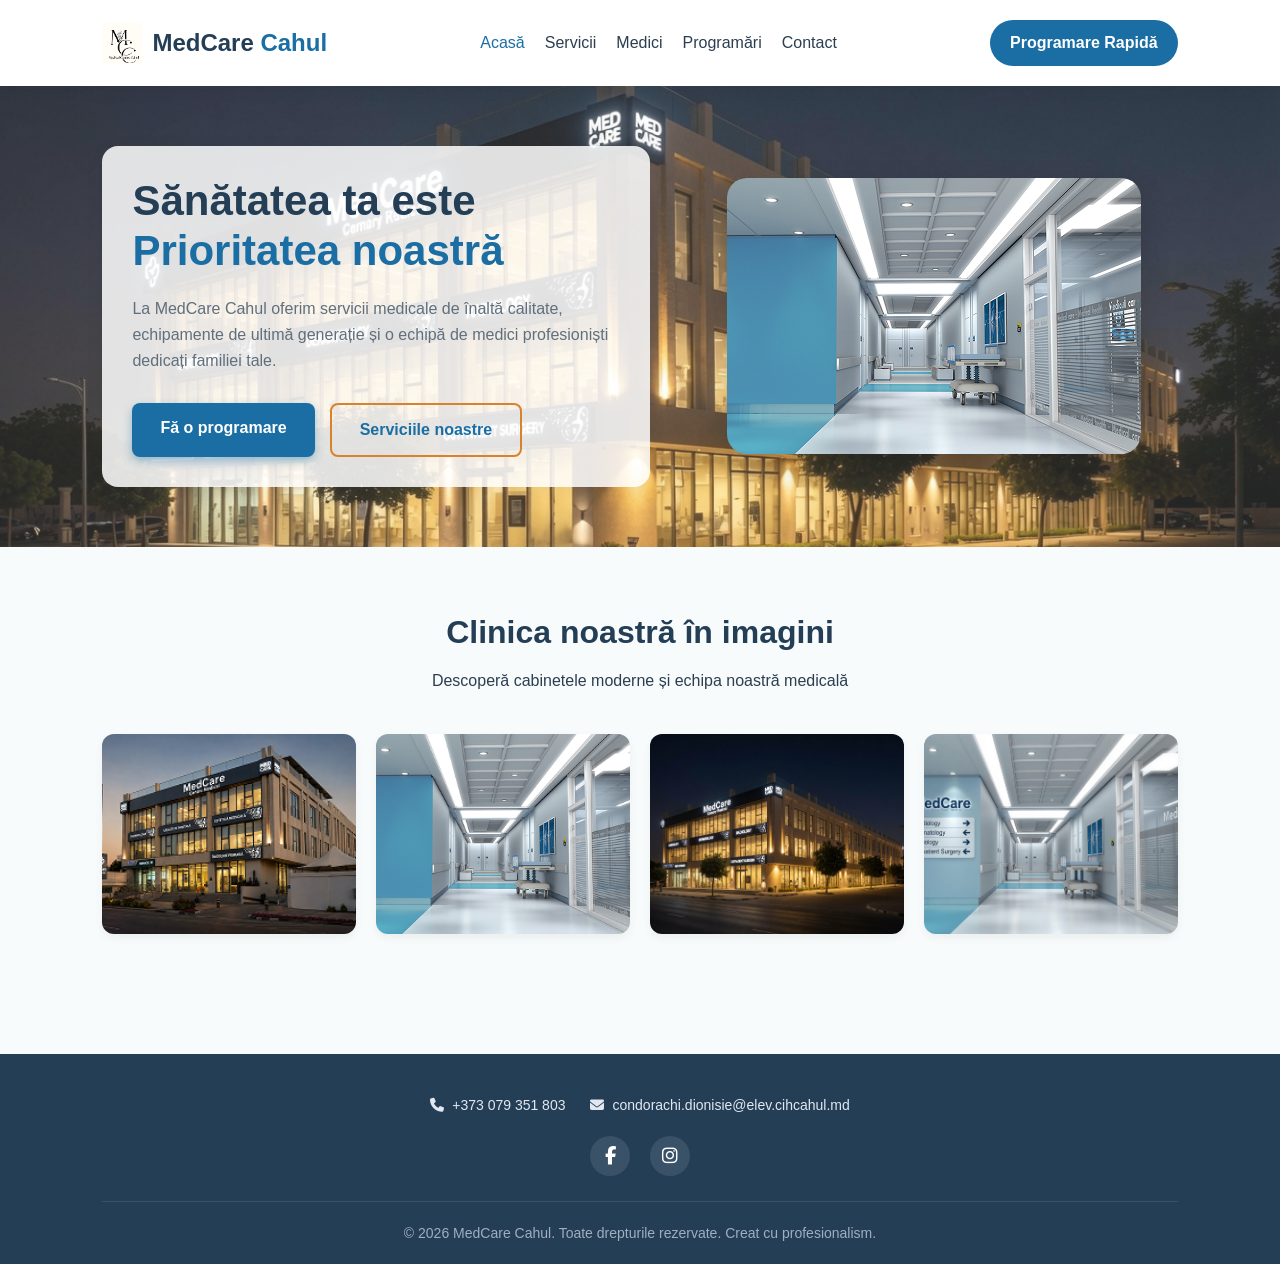
==== index.html @ e007f229 "Add files via upload" ====
<!DOCTYPE html>
<html lang="ro">
<head>
    <meta charset="UTF-8">
    <meta name="viewport" content="width=device-width, initial-scale=1.0">
    <title>MedCare Cahul - Clinică Medicală</title>
    <link rel="stylesheet" href="css/style.css">
    <link rel="stylesheet" href="https://cdnjs.cloudflare.com/ajax/libs/font-awesome/6.4.0/css/all.min.css">
</head>
<body>

    <header class="navbar">
        <a href="index.html" class="logo">
            <img src="assets/images/Logo.png" alt="MedCare Cahul Logo">
            <span class="logo-text">MedCare <span class="logo-accent">Cahul</span></span>
        </a>
        <nav>
            <ul class="nav-links">
                <li><a href="index.html" class="active">Acasă</a></li>
                <li><a href="pagini/servicii.html">Servicii</a></li>
                <li><a href="pagini/medici.html">Medici</a></li>
                <li><a href="pagini/programari.html">Programări</a></li>
                <li><a href="pagini/contact.html">Contact</a></li>
            </ul>
        </nav>
        <a href="pagini/programari.html" class="btn-header">Programare Rapidă</a>
    </header>

    <section class="hero">
        <div class="hero-content">
            <h1>Sănătatea ta este <br><span class="highlight">Prioritatea noastră</span></h1>
            <p>La MedCare Cahul oferim servicii medicale de înaltă calitate, echipamente de ultimă generație și o echipă de medici profesioniști dedicați familiei tale.</p>
            <div class="hero-buttons">
                <a href="pagini/programari.html" class="btn-primary">Fă o programare</a>
                <a href="pagini/servicii.html" class="btn-secondary-custom">Serviciile noastre</a>
            </div>
        </div>
        
        <div class="hero-image">
            <img src="assets/images/MedCare.png" alt="MedCare Cahul">
        </div>
    </section>

    <section class="gallery-preview">
        <h2>Clinica noastră în imagini</h2>
        <p>Descoperă cabinetele moderne și echipa noastră medicală</p>
        <div class="image-grid">
            <div class="grid-item"><img src="assets/images/Cladire.png" alt="Clinica"></div>
            <div class="grid-item"><img src="assets/images/MedCare.png" alt="Cabinet"></div>
            <div class="grid-item"><img src="assets/images/Cladire a.jpg" alt="Echipamente"></div>
            <div class="grid-item"><img src="assets/images/interior.jpg" alt="Interior"></div>
        </div>
    </section>

    <footer>
        <div class="footer-content">
            <div class="footer-contacts">
                <a href="tel:+373079351803"><i class="fa-solid fa-phone"></i> +373 079 351 803</a>
                <a href="mailto:condorachi.dionisie@elev.cihcahul.md"><i class="fa-solid fa-envelope"></i> condorachi.dionisie@elev.cihcahul.md</a>
            </div>
            <div class="footer-socials">
                <a href="https://facebook.com" target="_blank"><i class="fa-brands fa-facebook-f"></i></a>
                <a href="https://instagram.com" target="_blank"><i class="fa-brands fa-instagram"></i></a>
            </div>
        </div>
        <div class="footer-copyright">
            <p>© 2026 MedCare Cahul. Toate drepturile rezervate. Creat cu profesionalism.</p>
        </div>
    </footer>

</body>
</html>
---- css/style.css ----
* {
    margin: 0;
    padding: 0;
    box-sizing: border-box;
    font-family: 'Segoe UI', Tahoma, Geneva, Verdana, sans-serif;
}

:root {
    --primary-color: #1A6EA3;     
    --orange-accent: #D9822B;      
    --heading-dark-blue: #243E56;  
    --text-color: #2C3E50;      
    --bg-light: #F7FBFC;        
    --white: #FFFFFF;
    --border-color: #E2E8F0;    
}

body {
    background-color: var(--bg-light);
    color: var(--text-color);
    line-height: 1.6;
}

.navbar {
    display: flex;
    justify-content: space-between;
    align-items: center;
    padding: 20px 8%;
    background-color: var(--white);
    box-shadow: 0 4px 15px rgba(0, 0, 0, 0.05);
    position: sticky;
    top: 0;
    z-index: 1000;
}

.logo {
    font-size: 24px;
    font-weight: 700;
    text-decoration: none;
    display: flex;
    align-items: center;
    gap: 10px;
}

.logo-text {
    font-weight: 700;
    color: var(--heading-dark-blue);
}

.logo-accent {
    color: var(--primary-color);
}

.logo img {
    height: 40px;
    width: auto;
    object-fit: contain;
}

.nav-links {
    list-style: none;
    display: flex;
    gap: 20px;
}

.nav-links a {
    text-decoration: none;
    color: var(--text-color);
    font-weight: 500;
    transition: color 0.3s ease;
}

.nav-links a:hover, .nav-links a.active {
    color: var(--primary-color);
}

.btn-header {
    background-color: var(--primary-color);
    color: var(--white);
    text-decoration: none;
    padding: 10px 20px;
    border-radius: 25px;
    font-weight: 600;
    transition: background 0.3s ease, transform 0.2s ease;
}

.btn-header:hover {
    background-color: #13537d;
    transform: translateY(-2px);
}

.hero {
    display: flex;
    align-items: center;
    justify-content: space-between;
    padding: 60px 8%;
    gap: 40px;
    background: linear-gradient(135deg, rgba(255, 255, 255, 0.15) 0%, rgba(240, 247, 249, 0.15) 100%), 
                url('../assets/images/Cladire\ a.jpg');
    background-size: cover;
    background-position: center;
    background-repeat: no-repeat;
    position: relative;
}

.hero-content {
    flex: 1;
    min-width: 300px;
    background: rgba(255, 255, 255, 0.85);
    padding: 30px;
    border-radius: 16px;
    box-shadow: 0 4px 20px rgba(0, 0, 0, 0.05);
}

.hero-content h1 {
    font-size: 42px;
    color: var(--heading-dark-blue);
    margin-bottom: 20px;
    line-height: 1.2;
}

.hero-content .highlight {
    color: var(--primary-color);
}

.hero-content p {
    font-size: 16px;
    margin-bottom: 30px;
    color: #606F7B;
    max-width: 550px;
}

.hero-buttons {
    display: flex;
    gap: 15px;
}

.btn-primary {
    background-color: var(--primary-color);
    color: var(--white);
    text-decoration: none;
    padding: 12px 28px;
    border-radius: 8px;
    font-weight: 600;
    box-shadow: 0 4px 10px rgba(26, 110, 163, 0.4);
    transition: opacity 0.3s ease;
    display: inline-block;
}

.btn-primary:hover {
    opacity: 0.9;
}

.btn-secondary {
    background-color: transparent;
    color: var(--text-color);
    border: 2px solid var(--primary-color);
    text-decoration: none;
    padding: 12px 28px;
    border-radius: 8px;
    font-weight: 600;
    transition: background 0.3s ease, color 0.3s ease;
    display: inline-block;
}

.btn-secondary:hover {
    background-color: var(--primary-color);
    color: var(--white);
}

.btn-secondary-custom {
    background-color: transparent;
    color: var(--primary-color);
    border: 2px solid var(--orange-accent);
    text-decoration: none;
    padding: 12px 28px;
    border-radius: 8px;
    font-weight: 600;
    transition: background 0.3s ease, color 0.3s ease;
    display: inline-block;
}

.btn-secondary-custom:hover {
    background-color: var(--orange-accent);
    color: var(--white);
}

.hero-image {
    flex: 1;
    display: flex;
    justify-content: center;
    min-width: 300px;
}

.hero-image img {
    max-width: 100%;
    height: auto;
    border-radius: 20px;
    box-shadow: 0 10px 30px rgba(0,0,0,0.15);
}

.gallery-preview {
    padding: 60px 8%;
    text-align: center;
}

.gallery-preview h2 {
    font-size: 32px;
    margin-bottom: 10px;
    color: var(--heading-dark-blue);
}

.image-grid {
    display: grid;
    grid-template-columns: repeat(auto-fit, minmax(250px, 1fr));
    gap: 20px;
    margin-top: 40px;
}

.grid-item {
    overflow: hidden;
    border-radius: 12px;
    box-shadow: 0 4px 10px rgba(0,0,0,0.05);
    height: 200px;
}

.grid-item img {
    width: 100%;
    height: 100%;
    object-fit: cover;
    transition: transform 0.4s ease;
}

.grid-item img:hover {
    transform: scale(1.08);
}

.section-title, .contact-header {
    text-align: center;
    padding: 50px 8% 20px 8%;
}

.section-title h1, .contact-header h1 {
    font-size: 36px;
    color: var(--heading-dark-blue);
    margin-bottom: 12px;
}

.section-title p, .contact-header p {
    color: #606F7B;
    font-size: 16px;
    max-width: 650px;
    margin: 0 auto;
}

.services-container {
    display: grid;
    grid-template-columns: repeat(4, 1fr); 
    gap: 30px;
    padding: 20px 8% 60px 8%;
}

.service-card {
    background-color: var(--white);
    border-radius: 16px;
    overflow: hidden;
    box-shadow: 0 10px 30px rgba(0, 0, 0, 0.03);
    border: 2px solid var(--orange-accent); 
    transition: transform 0.3s ease, box-shadow 0.3s ease;
    display: flex;
    flex-direction: column;
}

.service-card:hover {
    transform: translateY(-6px);
    box-shadow: 0 15px 35px rgba(217, 130, 43, 0.25);
}

.service-image {
    height: 200px;
    background-color: #E2E8F0; 
    position: relative;
    overflow: hidden;
}

.service-image img {
    width: 100%;
    height: 100%;
    object-fit: cover;
    transition: transform 0.4s ease;
}

.service-content {
    padding: 25px;
    display: flex;
    flex-direction: column;
    flex-grow: 1;
}

.service-content h3 {
    font-size: 20px;
    color: var(--heading-dark-blue);
    margin-bottom: 12px;
    display: flex;
    align-items: center;
    gap: 10px;
}

.service-content h3 i {
    color: var(--orange-accent);
}

.service-content p {
    font-size: 14px;
    color: #627281;
    margin-bottom: 20px;
    flex-grow: 1;
}

.price {
    font-size: 18px;
    font-weight: 700;
    color: var(--orange-accent);
    margin-bottom: 15px;
    display: inline-block;
}

.btn-primary-mini {
    background-color: var(--primary-color);
    color: var(--white);
    text-decoration: none;
    text-align: center;
    padding: 10px 20px;
    border-radius: 8px;
    font-weight: 600;
    transition: background 0.3s ease;
    margin-top: auto;
}

.btn-primary-mini:hover {
    background-color: #13537d;
}

.doctors-container {
    display: grid;
    grid-template-columns: repeat(auto-fit, minmax(280px, 1fr));
    gap: 30px;
    padding: 20px 8% 60px 8%;
}

.doctor-card {
    background-color: var(--white);
    border-radius: 16px;
    padding: 35px 25px;
    text-align: center;
    box-shadow: 0 10px 30px rgba(0, 0, 0, 0.03);
    transition: transform 0.3s ease;
}

.doctor-card:hover {
    transform: translateY(-5px);
}

.doctor-avatar {
    width: 130px;
    height: 130px;
    border-radius: 50%;
    margin: 0 auto 20px auto;
    overflow: hidden;
    border: 4px solid var(--primary-color);
    background-color: #E2E8F0;
}

.doctor-avatar img {
    width: 100%;
    height: 100%;
    object-fit: cover;
}

.doctor-card h3 {
    font-size: 20px;
    color: var(--heading-dark-blue);
    margin-bottom: 6px;
}

.specialty {
    color: var(--primary-color);
    font-weight: 600;
    margin-bottom: 15px;
    font-size: 15px;
}

.doctor-info {
    font-size: 14px;
    color: #606F7B;
    margin-bottom: 6px;
    display: flex;
    align-items: center;
    justify-content: center;
    gap: 8px;
}

.doctor-info i {
    color: var(--text-color);
    width: 16px;
}

.contact-section, .appointment-section {
    padding: 0 8% 60px 8%;
}

.contact-container, .appointment-container {
    display: grid;
    grid-template-columns: 1fr 1.2fr;
    gap: 40px;
    max-width: 1200px;
    margin: 30px auto 0 auto;
}

.appointment-container {
    grid-template-columns: 1fr;
    max-width: 800px;
}

.contact-info-box, .contact-form-box, .appointment-form-box {
    background-color: var(--white);
    padding: 40px;
    border-radius: 16px;
    box-shadow: 0 10px 30px rgba(0, 0, 0, 0.03);
}

.contact-info-box h3, .contact-form-box h3, .appointment-form-box h3 {
    font-size: 22px;
    margin-bottom: 25px;
    color: var(--heading-dark-blue);
}

.info-item {
    display: flex;
    gap: 20px;
    margin-bottom: 25px;
    align-items: flex-start;
}

.info-item i {
    font-size: 18px;
    color: var(--primary-color);
    background-color: #EBF5FB; 
    padding: 12px;
    border-radius: 50%;
    width: 45px;
    height: 45px;
    display: flex;
    align-items: center;
    justify-content: center;
    flex-shrink: 0;
}

.info-item h4 {
    font-size: 16px;
    color: var(--text-color);
    margin-bottom: 4px;
}

.info-item p {
    font-size: 14px;
    color: #627281;
}

.map-container {
    margin-top: 30px;
    overflow: hidden;
    border-radius: 12px;
    box-shadow: 0 4px 15px rgba(0,0,0,0.05);
}

.contact-form {
    display: flex;
    flex-direction: column;
    gap: 20px;
}

.form-row {
    display: flex;
    gap: 20px;
}

.form-row .form-group {
    flex: 1;
}

.form-group {
    display: flex;
    flex-direction: column;
    gap: 8px;
    margin-bottom: 15px;
}

.form-group label {
    font-size: 14px;
    font-weight: 600;
    color: var(--text-color);
}

.form-group input, 
.form-group select, 
.form-group textarea {
    width: 100%;
    padding: 12px 16px;
    border: 1px solid var(--border-color);
    border-radius: 8px;
    font-size: 15px;
    color: var(--text-color);
    background-color: #FCFDFE;
    transition: border-color 0.3s ease, box-shadow 0.3s ease;
}

.form-group input:focus, 
.form-group select:focus, 
.form-group textarea:focus {
    outline: none;
    border-color: var(--primary-color);
    box-shadow: 0 0 0 3px rgba(26, 110, 163, 0.15);
}

.btn-submit {
    background-color: var(--primary-color);
    color: var(--white);
    border: none;
    padding: 14px;
    font-size: 16px;
    font-weight: 600;
    border-radius: 8px;
    cursor: pointer;
    display: flex;
    align-items: center;
    justify-content: center;
    gap: 10px;
    transition: background 0.3s ease, transform 0.2s ease;
    width: 100%;
}

.btn-submit:hover {
    background-color: #13537d;
    transform: translateY(-2px);
}

footer {
    background-color: var(--heading-dark-blue);
    color: var(--white);
    padding: 40px 8% 20px 8%;
    margin-top: 60px;
    font-size: 14px;
    width: 100%;
    text-align: center;
}

.footer-content {
    display: flex;
    flex-direction: column;
    align-items: center;
    gap: 20px;
    margin-bottom: 25px;
}

.footer-contacts {
    display: flex;
    justify-content: center;
    flex-wrap: wrap;
    gap: 25px;
}

.footer-contacts a {
    color: #E2E8F0;
    text-decoration: none;
    display: flex;
    align-items: center;
    gap: 8px;
    transition: color 0.3s ease;
}

.footer-contacts a:hover {
    color: var(--orange-accent);
}

.footer-socials {
    display: flex;
    gap: 20px;
}

.footer-socials a {
    color: var(--white);
    background-color: rgba(255, 255, 255, 0.1);
    font-size: 18px;
    width: 40px;
    height: 40px;
    display: flex;
    align-items: center;
    justify-content: center;
    border-radius: 50%;
    text-decoration: none;
    transition: background 0.3s ease, color 0.3s ease;
}

.footer-socials a:hover {
    background-color: var(--white);
    color: var(--primary-color);
}

.footer-copyright {
    border-top: 1px solid rgba(255, 255, 255, 0.1);
    padding-top: 20px;
    color: #A0AEC0;
}

@media (max-width: 1200px) {
    .services-container {
        grid-template-columns: repeat(3, 1fr); 
    }
}

@media (max-width: 992px) {
    .contact-container {
        grid-template-columns: 1fr; 
    }
    .services-container {
        grid-template-columns: repeat(2, 1fr); 
    }
}

@media (max-width: 768px) {
    .navbar {
        flex-direction: column;
        gap: 15px;
        padding: 15px;
    }
    .nav-links {
        flex-wrap: wrap;
        justify-content: center;
        gap: 15px;
    }
    .hero {
        flex-direction: column-reverse;
        text-align: center;
        padding: 40px 5%;
    }
    .hero-buttons {
        justify-content: center;
    }
    .hero-content {
        max-width: 100%;
    }
    .services-container {
        grid-template-columns: 1fr; 
    }
    .services-container, .doctors-container, .contact-section, .appointment-section {
        padding: 10px 5% 40px 5%;
    }
}

.modal-overlay {
    position: fixed;
    top: 0;
    left: 0;
    width: 100%;
    height: 100%;
    background-color: rgba(36, 62, 86, 0.7);
    display: flex;
    justify-content: center;
    align-items: center;
    z-index: 9999;
    opacity: 0;
    pointer-events: none;
    transition: opacity 0.3s ease-in-out;
}

.modal-overlay.show {
    opacity: 1;
    pointer-events: auto;
}

.modal-box {
    background-color: var(--white);
    padding: 40px;
    border-radius: 20px;
    max-width: 450px;
    width: 90%;
    text-align: center;
    box-shadow: 0 15px 40px rgba(0, 0, 0, 0.15);
    transform: scale(0.8);
    transition: transform 0.3s cubic-bezier(0.34, 1.56, 0.64, 1);
}

.modal-overlay.show .modal-box {
    transform: scale(1);
}

.modal-icon {
    font-size: 65px;
    color: #2ECC71; 
    margin-bottom: 20px;
}

.modal-box h2 {
    font-size: 24px;
    color: var(--heading-dark-blue);
    margin-bottom: 12px;
}

.modal-box p {
    font-size: 15px;
    color: #606F7B;
    margin-bottom: 30px;
}

.btn-modal-home {
    display: inline-block;
    background-color: var(--primary-color);
    color: var(--white);
    text-decoration: none;
    padding: 12px 35px;
    border-radius: 25px;
    font-weight: 600;
    font-size: 16px;
    transition: background 0.3s ease, transform 0.2s ease;
}

.btn-modal-home:hover {
    background-color: #13537d;
    transform: translateY(-2px);
}
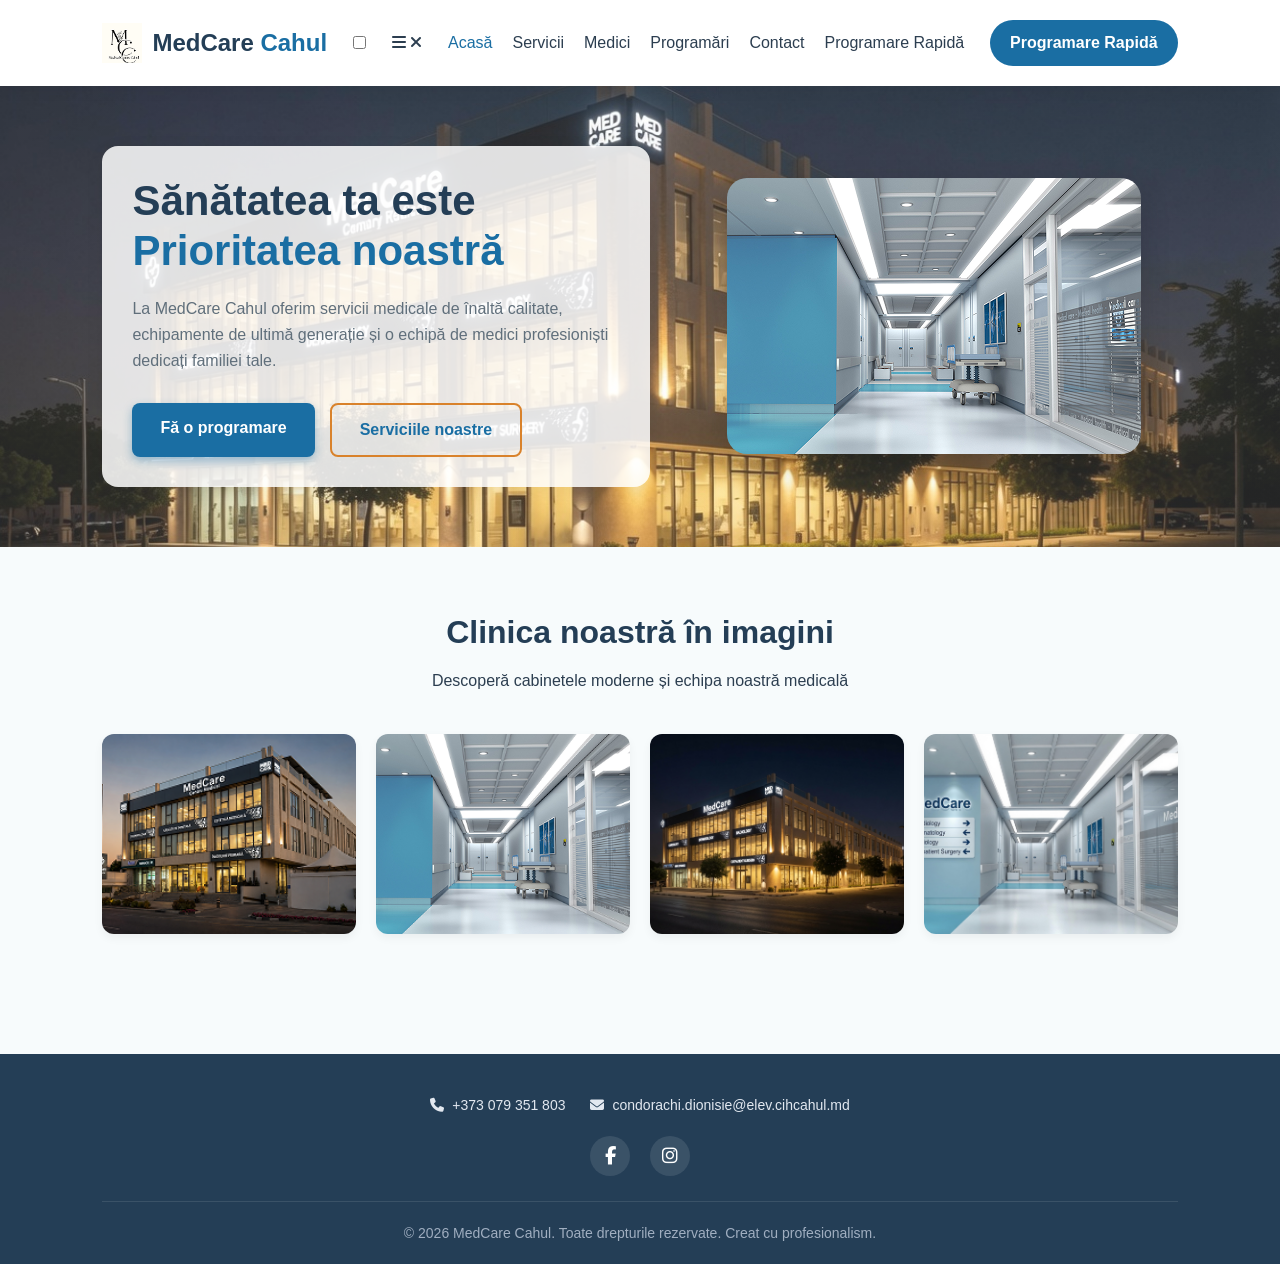
==== commit 84862c3e: "Update index.html" ====
--- a/index.html
+++ b/index.html
@@ -14,6 +14,11 @@
             <img src="assets/images/Logo.png" alt="MedCare Cahul Logo">
             <span class="logo-text">MedCare <span class="logo-accent">Cahul</span></span>
         </a>
+        <input type="checkbox" id="menu-toggle" class="menu-toggle">
+        <label for="menu-toggle" class="hamburger">
+            <i class="fa-solid fa-bars icon-bars"></i>
+            <i class="fa-solid fa-xmark icon-close"></i>
+        </label>
         <nav>
             <ul class="nav-links">
                 <li><a href="index.html" class="active">Acasă</a></li>
@@ -21,6 +26,7 @@
                 <li><a href="pagini/medici.html">Medici</a></li>
                 <li><a href="pagini/programari.html">Programări</a></li>
                 <li><a href="pagini/contact.html">Contact</a></li>
+                <li><a href="pagini/programari.html" class="btn-nav-mobile">Programare Rapidă</a></li>
             </ul>
         </nav>
         <a href="pagini/programari.html" class="btn-header">Programare Rapidă</a>
@@ -69,4 +75,4 @@
     </footer>
 
 </body>
-</html>+</html>
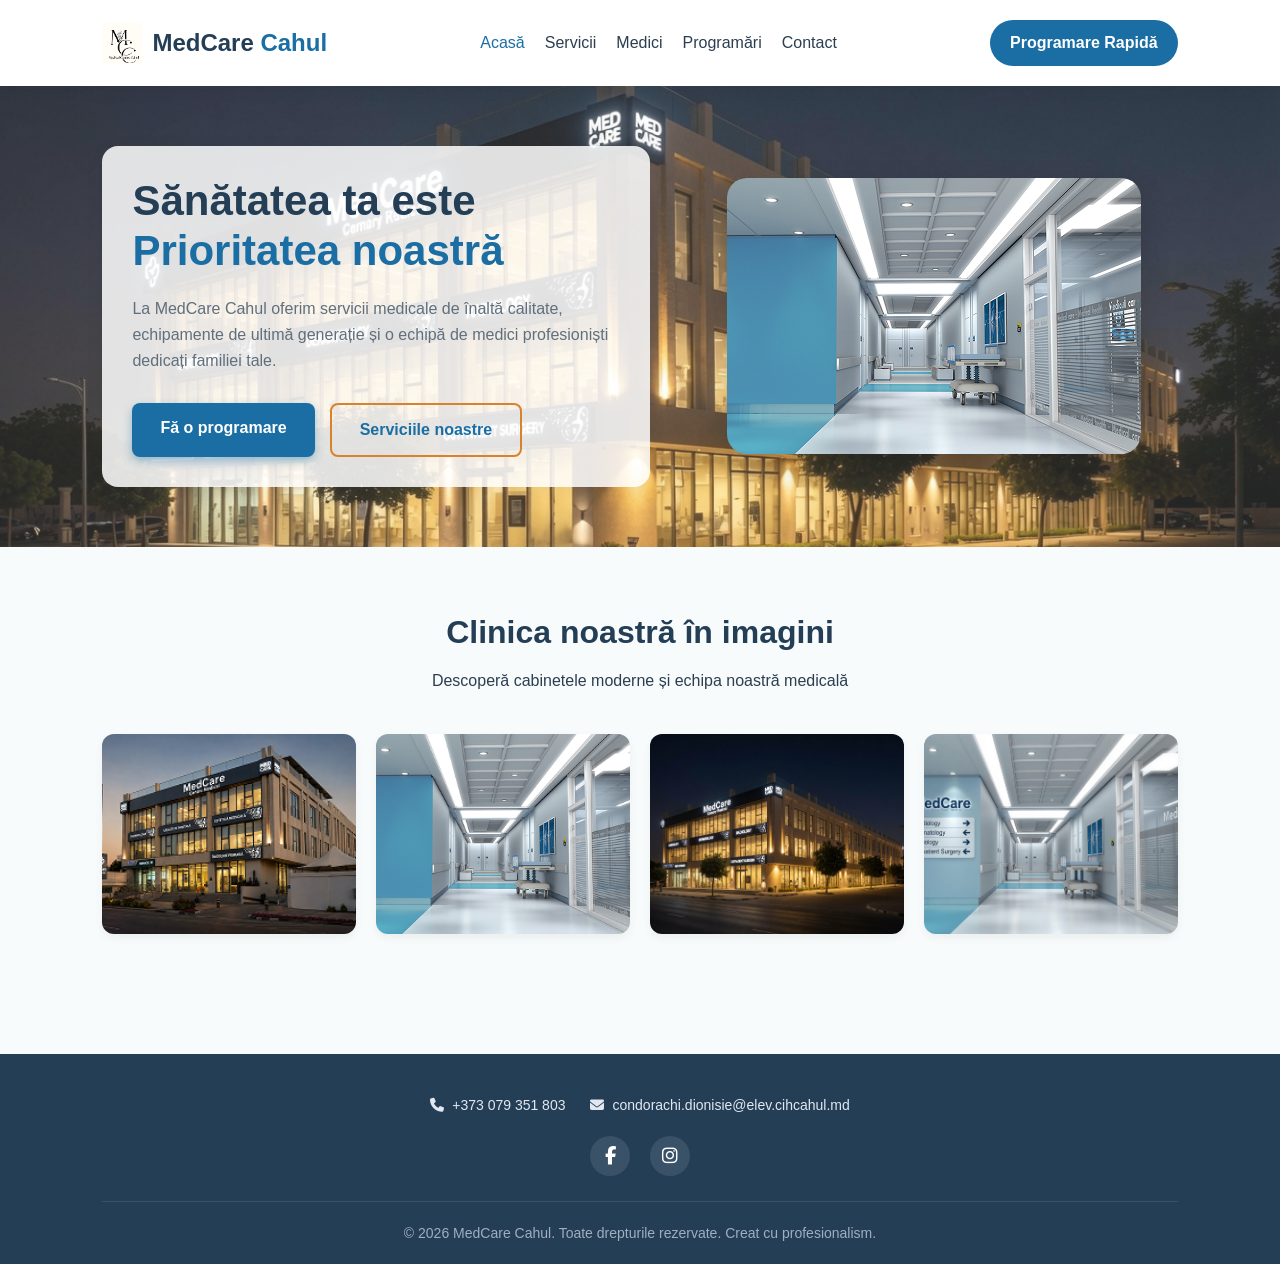
==== commit d2e1b623: "Update index.html" ====
--- a/index.html
+++ b/index.html
@@ -14,11 +14,6 @@
             <img src="assets/images/Logo.png" alt="MedCare Cahul Logo">
             <span class="logo-text">MedCare <span class="logo-accent">Cahul</span></span>
         </a>
-        <input type="checkbox" id="menu-toggle" class="menu-toggle">
-        <label for="menu-toggle" class="hamburger">
-            <i class="fa-solid fa-bars icon-bars"></i>
-            <i class="fa-solid fa-xmark icon-close"></i>
-        </label>
         <nav>
             <ul class="nav-links">
                 <li><a href="index.html" class="active">Acasă</a></li>
@@ -26,7 +21,6 @@
                 <li><a href="pagini/medici.html">Medici</a></li>
                 <li><a href="pagini/programari.html">Programări</a></li>
                 <li><a href="pagini/contact.html">Contact</a></li>
-                <li><a href="pagini/programari.html" class="btn-nav-mobile">Programare Rapidă</a></li>
             </ul>
         </nav>
         <a href="pagini/programari.html" class="btn-header">Programare Rapidă</a>
